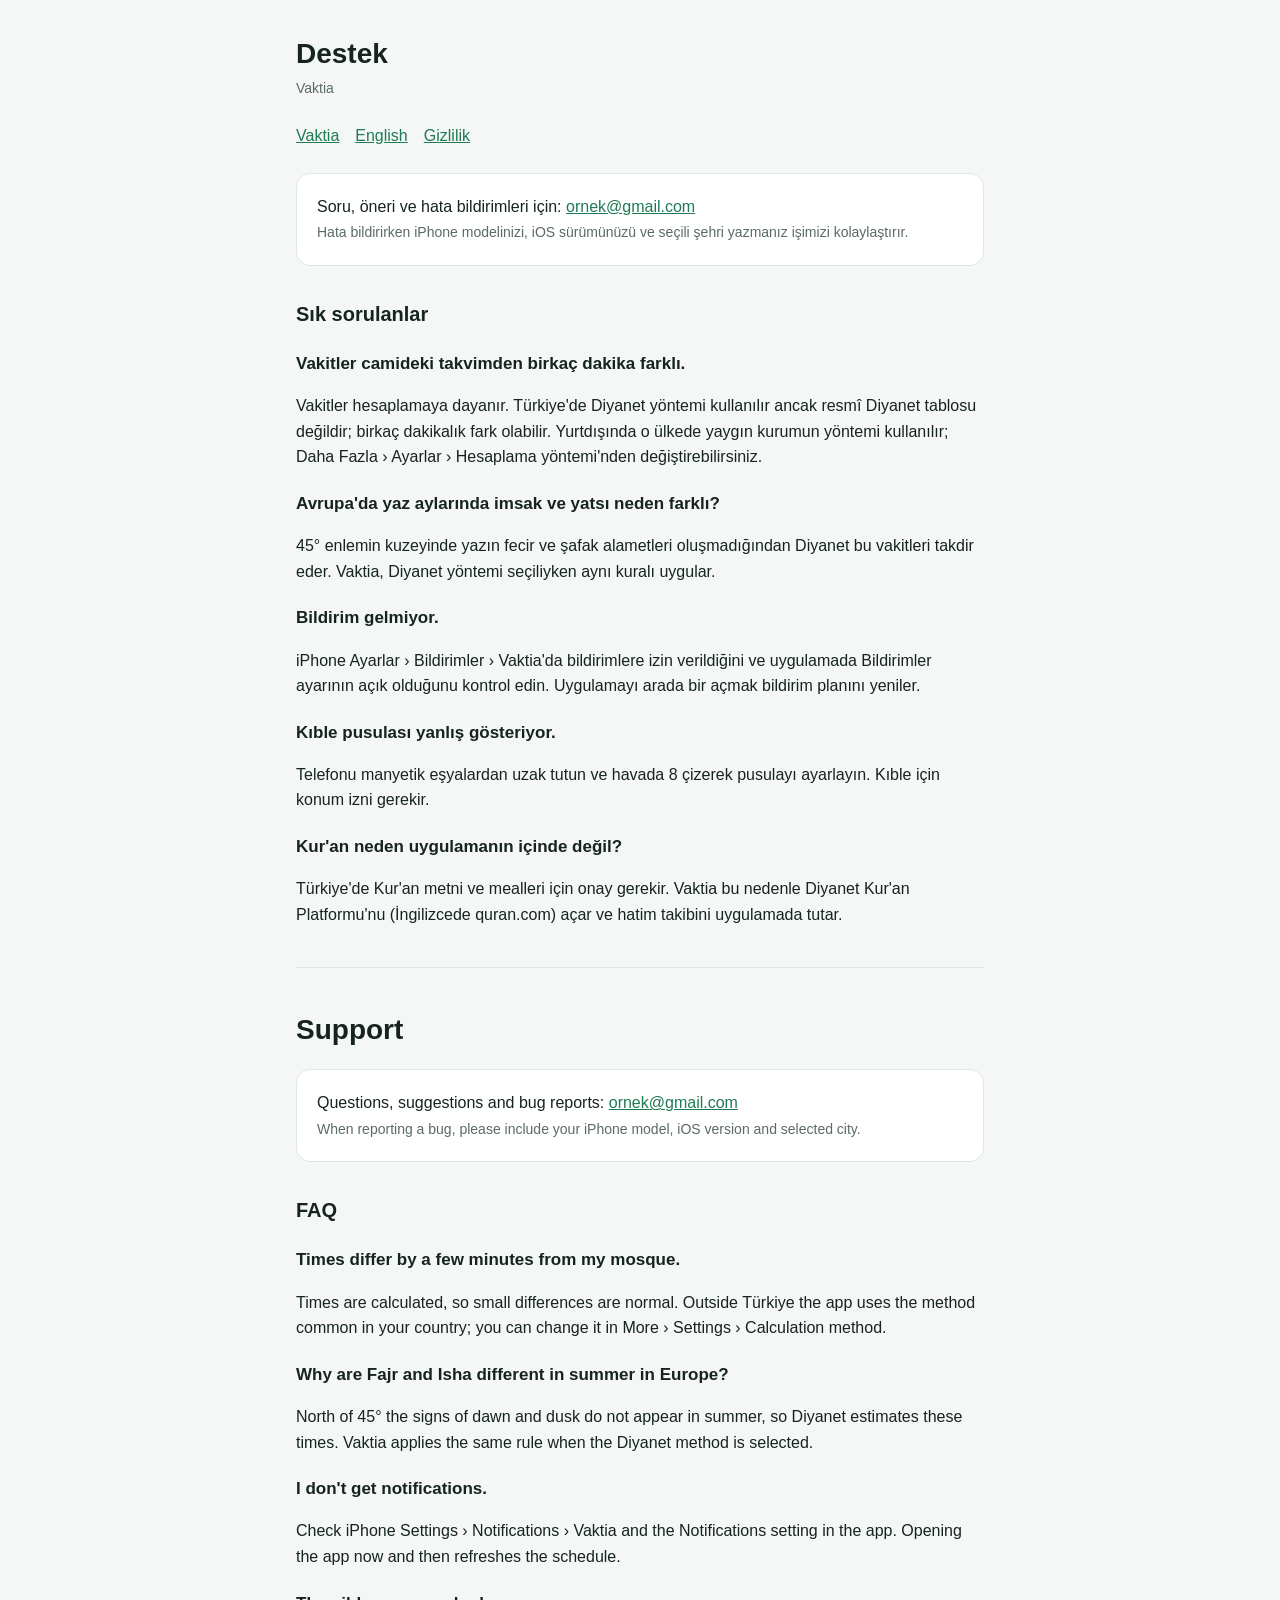
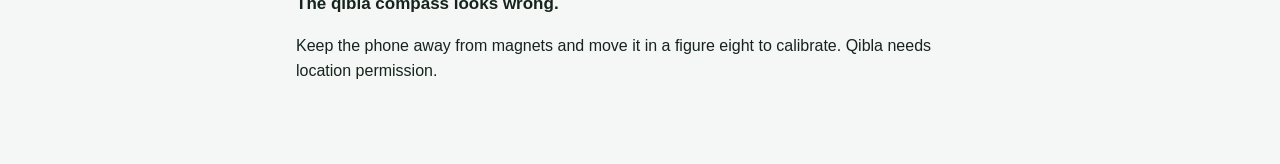
==== support.html @ 20b85874 "Vaktia gizlilik ve destek sayfaları" ====
﻿<!doctype html>
<html lang="tr">
<head>
<meta charset="utf-8">
<meta name="viewport" content="width=device-width, initial-scale=1">
<title>Vaktia Destek</title>
<link rel="stylesheet" href="style.css">
</head>
<body>
<main>
<header><div><h1>Destek</h1><div class="muted">Vaktia</div></div></header>
<nav><a href="index.html">Vaktia</a><a href="#en">English</a><a href="privacy.html">Gizlilik</a></nav>

<div class="card">Soru, öneri ve hata bildirimleri için: <a href="mailto:ornek@gmail.com">ornek@gmail.com</a><br><span class="muted">Hata bildirirken iPhone modelinizi, iOS sürümünüzü ve seçili şehri yazmanız işimizi kolaylaştırır.</span></div>

<h2>Sık sorulanlar</h2>
<h3>Vakitler camideki takvimden birkaç dakika farklı.</h3>
<p>Vakitler hesaplamaya dayanır. Türkiye'de Diyanet yöntemi kullanılır ancak resmî Diyanet tablosu değildir; birkaç dakikalık fark olabilir. Yurtdışında o ülkede yaygın kurumun yöntemi kullanılır; Daha Fazla › Ayarlar › Hesaplama yöntemi'nden değiştirebilirsiniz.</p>
<h3>Avrupa'da yaz aylarında imsak ve yatsı neden farklı?</h3>
<p>45° enlemin kuzeyinde yazın fecir ve şafak alametleri oluşmadığından Diyanet bu vakitleri takdir eder. Vaktia, Diyanet yöntemi seçiliyken aynı kuralı uygular.</p>
<h3>Bildirim gelmiyor.</h3>
<p>iPhone Ayarlar › Bildirimler › Vaktia'da bildirimlere izin verildiğini ve uygulamada Bildirimler ayarının açık olduğunu kontrol edin. Uygulamayı arada bir açmak bildirim planını yeniler.</p>
<h3>Kıble pusulası yanlış gösteriyor.</h3>
<p>Telefonu manyetik eşyalardan uzak tutun ve havada 8 çizerek pusulayı ayarlayın. Kıble için konum izni gerekir.</p>
<h3>Kur'an neden uygulamanın içinde değil?</h3>
<p>Türkiye'de Kur'an metni ve mealleri için onay gerekir. Vaktia bu nedenle Diyanet Kur'an Platformu'nu (İngilizcede quran.com) açar ve hatim takibini uygulamada tutar.</p>

<hr>
<section id="en" lang="en">
<h1>Support</h1>
<div class="card">Questions, suggestions and bug reports: <a href="mailto:ornek@gmail.com">ornek@gmail.com</a><br><span class="muted">When reporting a bug, please include your iPhone model, iOS version and selected city.</span></div>
<h2>FAQ</h2>
<h3>Times differ by a few minutes from my mosque.</h3>
<p>Times are calculated, so small differences are normal. Outside Türkiye the app uses the method common in your country; you can change it in More › Settings › Calculation method.</p>
<h3>Why are Fajr and Isha different in summer in Europe?</h3>
<p>North of 45° the signs of dawn and dusk do not appear in summer, so Diyanet estimates these times. Vaktia applies the same rule when the Diyanet method is selected.</p>
<h3>I don't get notifications.</h3>
<p>Check iPhone Settings › Notifications › Vaktia and the Notifications setting in the app. Opening the app now and then refreshes the schedule.</p>
<h3>The qibla compass looks wrong.</h3>
<p>Keep the phone away from magnets and move it in a figure eight to calibrate. Qibla needs location permission.</p>
</section>
</main>
</body>
</html>
---- style.css ----
:root{--bg:#f4f7f5;--card:#fff;--text:#16241d;--muted:#5b6b63;--accent:#1f7a55;--line:#dfe7e2}
@media (prefers-color-scheme:dark){:root{--bg:#0f1714;--card:#17221d;--text:#e8f0eb;--muted:#9fb1a8;--accent:#5cc79a;--line:#26352e}}
*{box-sizing:border-box}
body{margin:0;background:var(--bg);color:var(--text);font:16px/1.6 -apple-system,BlinkMacSystemFont,"Segoe UI",Roboto,sans-serif}
main{max-width:720px;margin:0 auto;padding:32px 16px 64px}
header{display:flex;align-items:center;gap:12px;margin-bottom:24px}
header img{width:56px;height:56px;border-radius:13px}
h1{font-size:28px;margin:0}
h2{font-size:20px;margin:32px 0 8px}
h3{font-size:17px;margin:20px 0 4px}
p,li{color:var(--text)}
.muted{color:var(--muted);font-size:14px}
.card{background:var(--card);border:1px solid var(--line);border-radius:14px;padding:20px;margin:16px 0}
a{color:var(--accent)}
nav{display:flex;gap:16px;flex-wrap:wrap;margin:8px 0 24px}
.lang{display:flex;gap:8px;font-size:14px}
hr{border:0;border-top:1px solid var(--line);margin:40px 0}
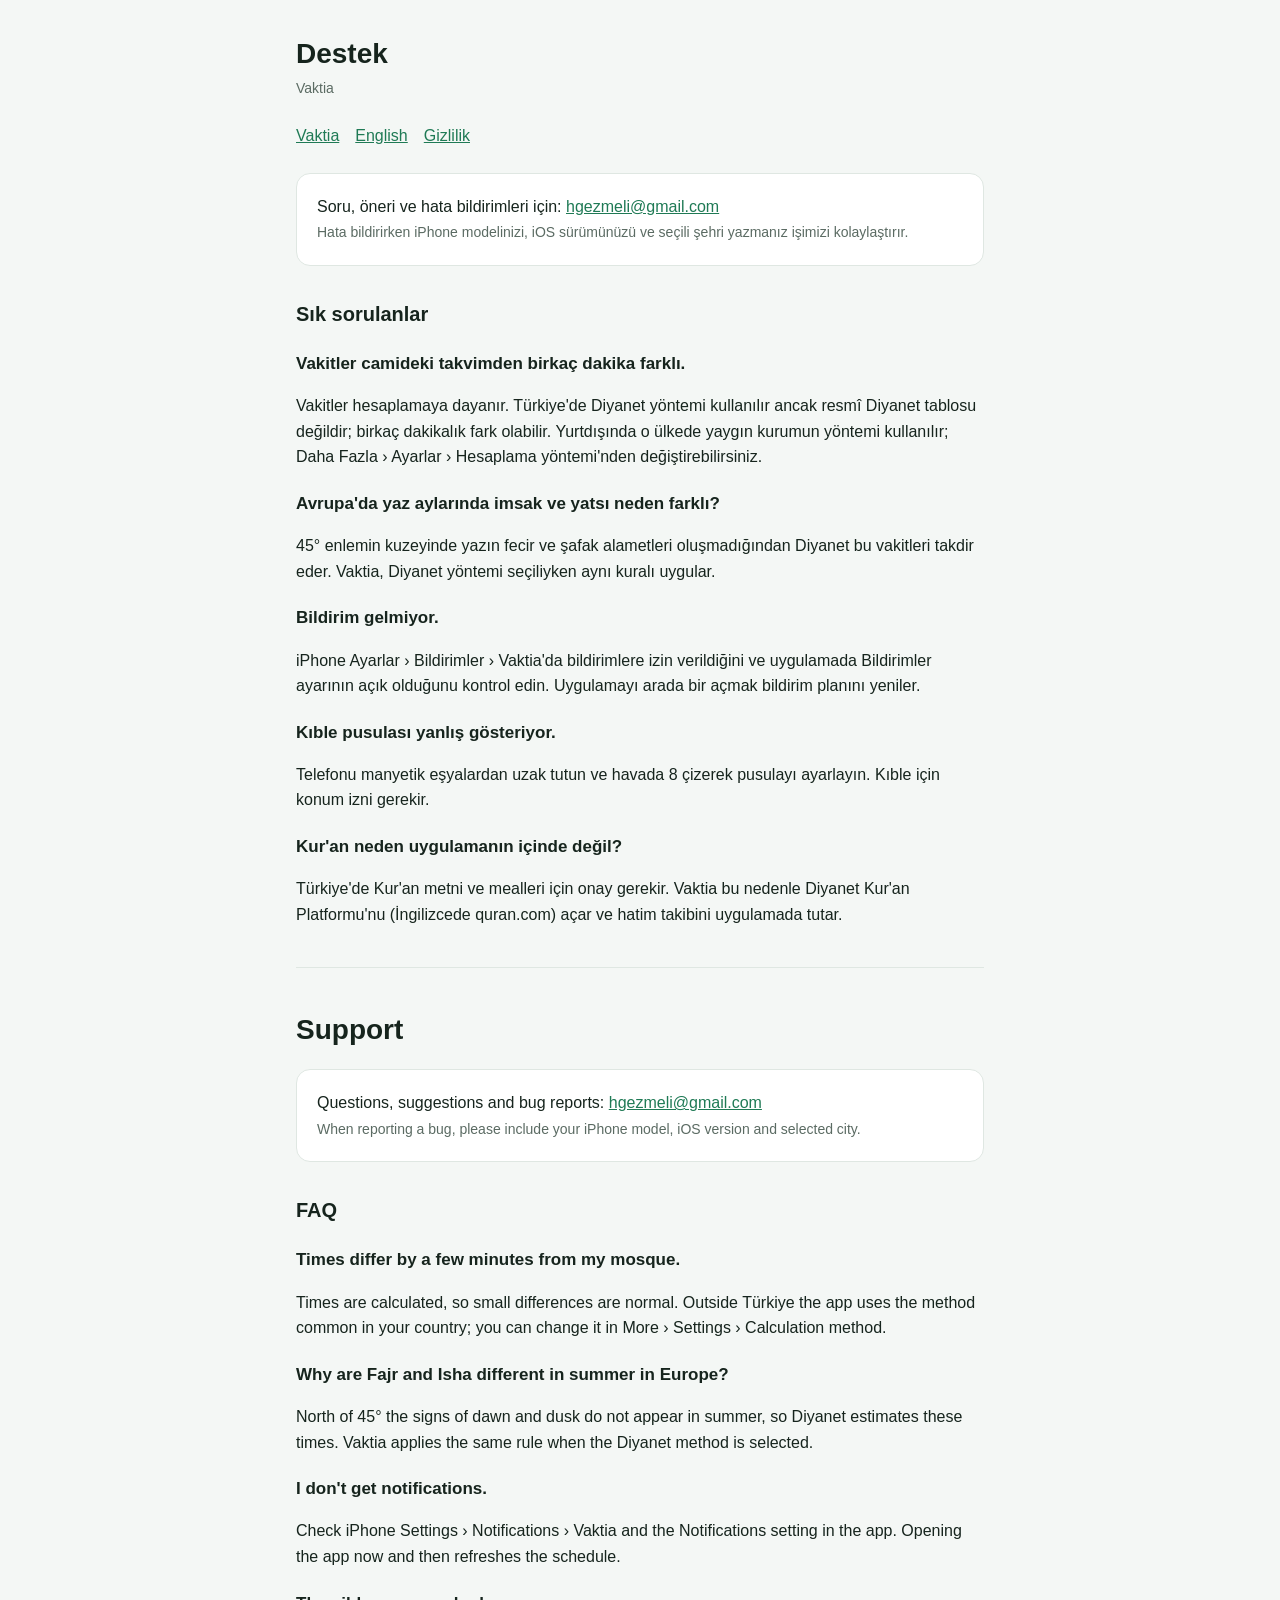
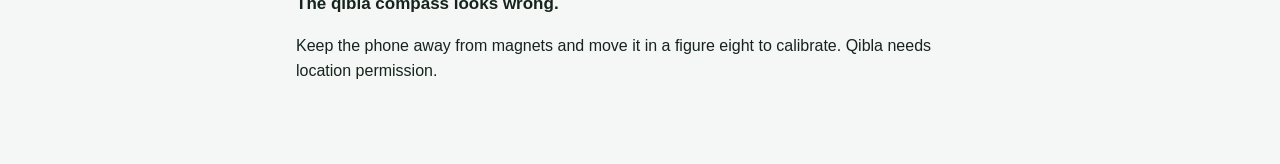
==== commit 05b617d1: "Destek e-posta adresi" ====
--- a/support.html
+++ b/support.html
@@ -11,7 +11,7 @@
 <header><div><h1>Destek</h1><div class="muted">Vaktia</div></div></header>
 <nav><a href="index.html">Vaktia</a><a href="#en">English</a><a href="privacy.html">Gizlilik</a></nav>
 
-<div class="card">Soru, öneri ve hata bildirimleri için: <a href="mailto:ornek@gmail.com">ornek@gmail.com</a><br><span class="muted">Hata bildirirken iPhone modelinizi, iOS sürümünüzü ve seçili şehri yazmanız işimizi kolaylaştırır.</span></div>
+<div class="card">Soru, öneri ve hata bildirimleri için: <a href="mailto:hgezmeli@gmail.com">hgezmeli@gmail.com</a><br><span class="muted">Hata bildirirken iPhone modelinizi, iOS sürümünüzü ve seçili şehri yazmanız işimizi kolaylaştırır.</span></div>
 
 <h2>Sık sorulanlar</h2>
 <h3>Vakitler camideki takvimden birkaç dakika farklı.</h3>
@@ -28,7 +28,7 @@
 <hr>
 <section id="en" lang="en">
 <h1>Support</h1>
-<div class="card">Questions, suggestions and bug reports: <a href="mailto:ornek@gmail.com">ornek@gmail.com</a><br><span class="muted">When reporting a bug, please include your iPhone model, iOS version and selected city.</span></div>
+<div class="card">Questions, suggestions and bug reports: <a href="mailto:hgezmeli@gmail.com">hgezmeli@gmail.com</a><br><span class="muted">When reporting a bug, please include your iPhone model, iOS version and selected city.</span></div>
 <h2>FAQ</h2>
 <h3>Times differ by a few minutes from my mosque.</h3>
 <p>Times are calculated, so small differences are normal. Outside Türkiye the app uses the method common in your country; you can change it in More › Settings › Calculation method.</p>
